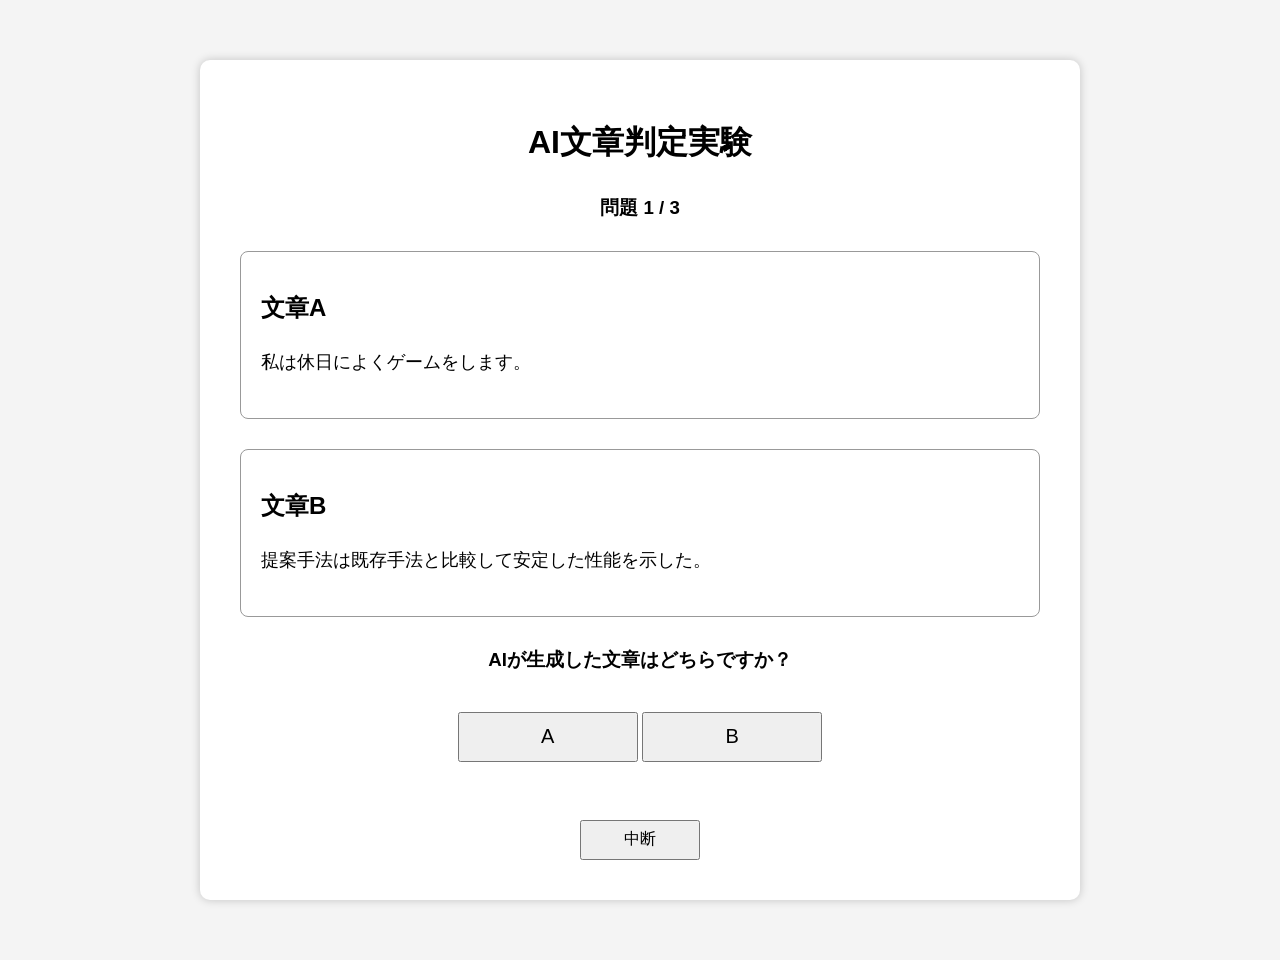
==== experiment.html @ 2479cb35 "first commit" ====
<!DOCTYPE html>
<html lang="ja">

<head>
    <meta charset="UTF-8">
    <meta name="viewport" content="width=device-width, initial-scale=1.0">
    <title>AI文章判定実験</title>

    <link rel="stylesheet" href="style.css">
</head>

<body>

<div class="container">

    <h1>AI文章判定実験</h1>

    <h3 id="questionNumber">
        問題 1 / 3
    </h3>

    <div class="textBox">

        <h2>文章A</h2>

        <p id="textA">

        </p>

    </div>


    <div class="textBox">

        <h2>文章B</h2>

        <p id="textB">

        </p>

    </div>


    <h3>

        AIが生成した文章はどちらですか？

    </h3>


    <button id="buttonA">
        A
    </button>


    <button id="buttonB">
        B
    </button>

    <br><br>

    <button id="stopButton">
        中断
    </button>

</div>

<script src="script.js"></script>

</body>
</html>
---- style.css ----
body{

    font-family: "Yu Gothic", sans-serif;
    background:#f4f4f4;
    margin:0;
}

.container{

    width:800px;
    margin:60px auto;

    background:white;

    padding:40px;

    border-radius:10px;

    box-shadow:0 0 10px rgba(0,0,0,.2);

    text-align:center;
}

h1{

    margin-bottom:30px;
}

p{

    font-size:18px;
    line-height:1.8;
}

input{

    width:250px;
    font-size:18px;
    padding:10px;
}

button{

    margin-top:20px;

    width:180px;

    height:50px;

    font-size:20px;

    cursor:pointer;
}

.textBox{

    margin:30px 0;

    padding:20px;

    border:1px solid #999;

    border-radius:8px;

    text-align:left;

}

.textBox p{

    font-size:18px;

    line-height:2.0;

    white-space:pre-wrap;

}

#stopButton{

    margin-top:40px;

    width:120px;

    height:40px;

    font-size:16px;
}
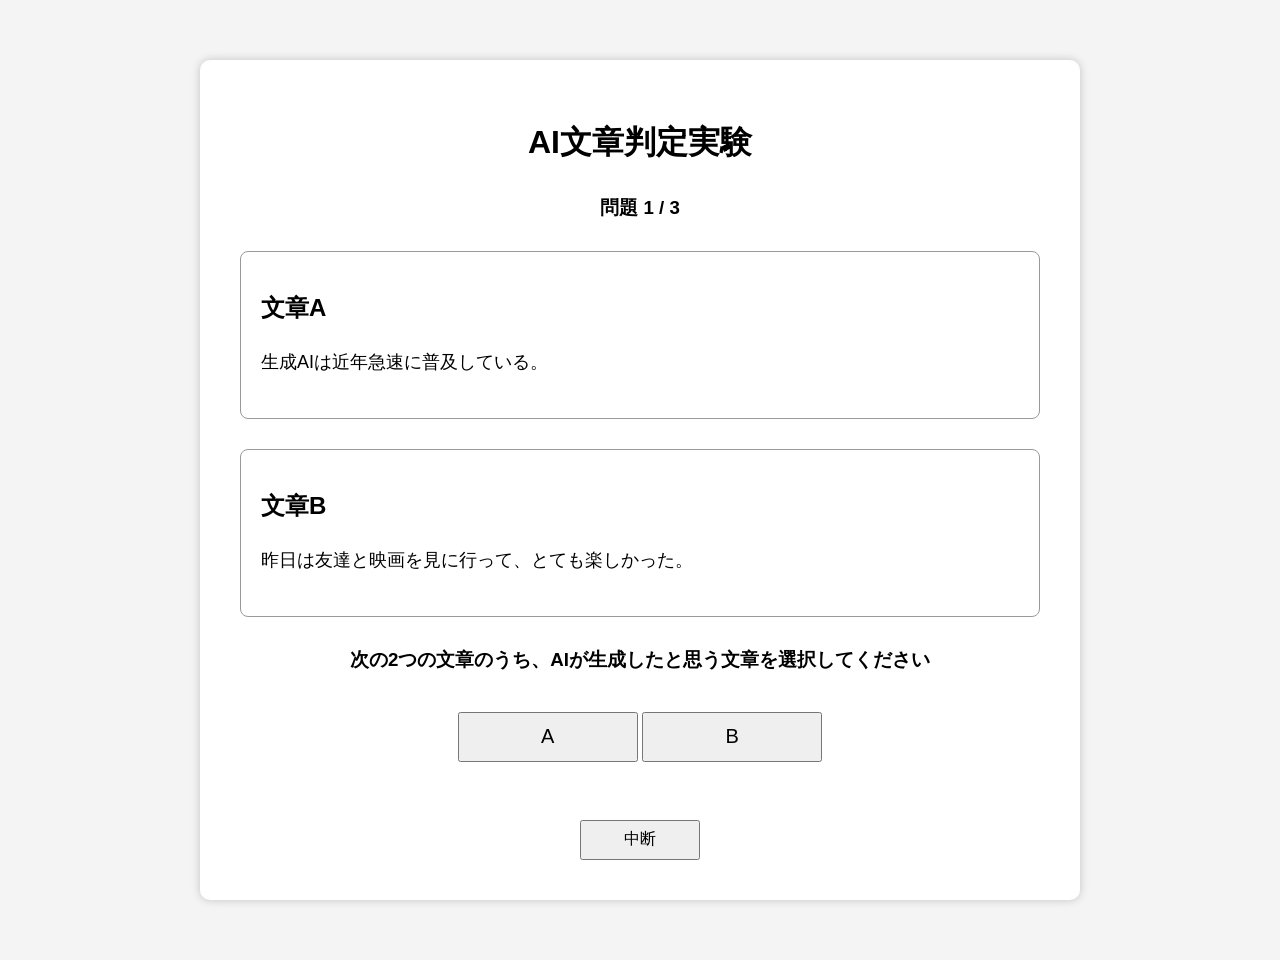
==== commit f9d5b804: "選択肢の追加" ====
--- a/experiment.html
+++ b/experiment.html
@@ -43,7 +43,8 @@
 
     <h3>
 
-        AIが生成した文章はどちらですか？
+        次の2つの文章のうち、AIが生成したと思う文章を選択してください
+
 
     </h3>
 
@@ -57,6 +58,40 @@
         B
     </button>
 
+    <div id="reasonArea" style="display:none;">
+
+        <h3>そのように判断した理由として最も当てはまるものを1つ選択してください</h3>
+
+        <label>
+            <input type="radio" name="reason" value="文体が機械的">
+            文体が機械的
+        </label><br>
+
+        <label>
+            <input type="radio" name="reason" value="語彙が不自然">
+            語彙が不自然
+        </label><br>
+
+        <label>
+            <input type="radio" name="reason" value="文法がおかしい">
+            文法がおかしい
+        </label><br>
+
+        <label>
+            <input type="radio" name="reason" value="内容が不自然">
+            内容が不自然
+        </label><br>
+
+        <label>
+            <input type="radio" name="reason" value="なんとなく">
+            なんとなく
+        </label><br><br>
+
+        <button id="nextButton">
+            次へ
+        </button>
+
+    </div>
     <br><br>
 
     <button id="stopButton">
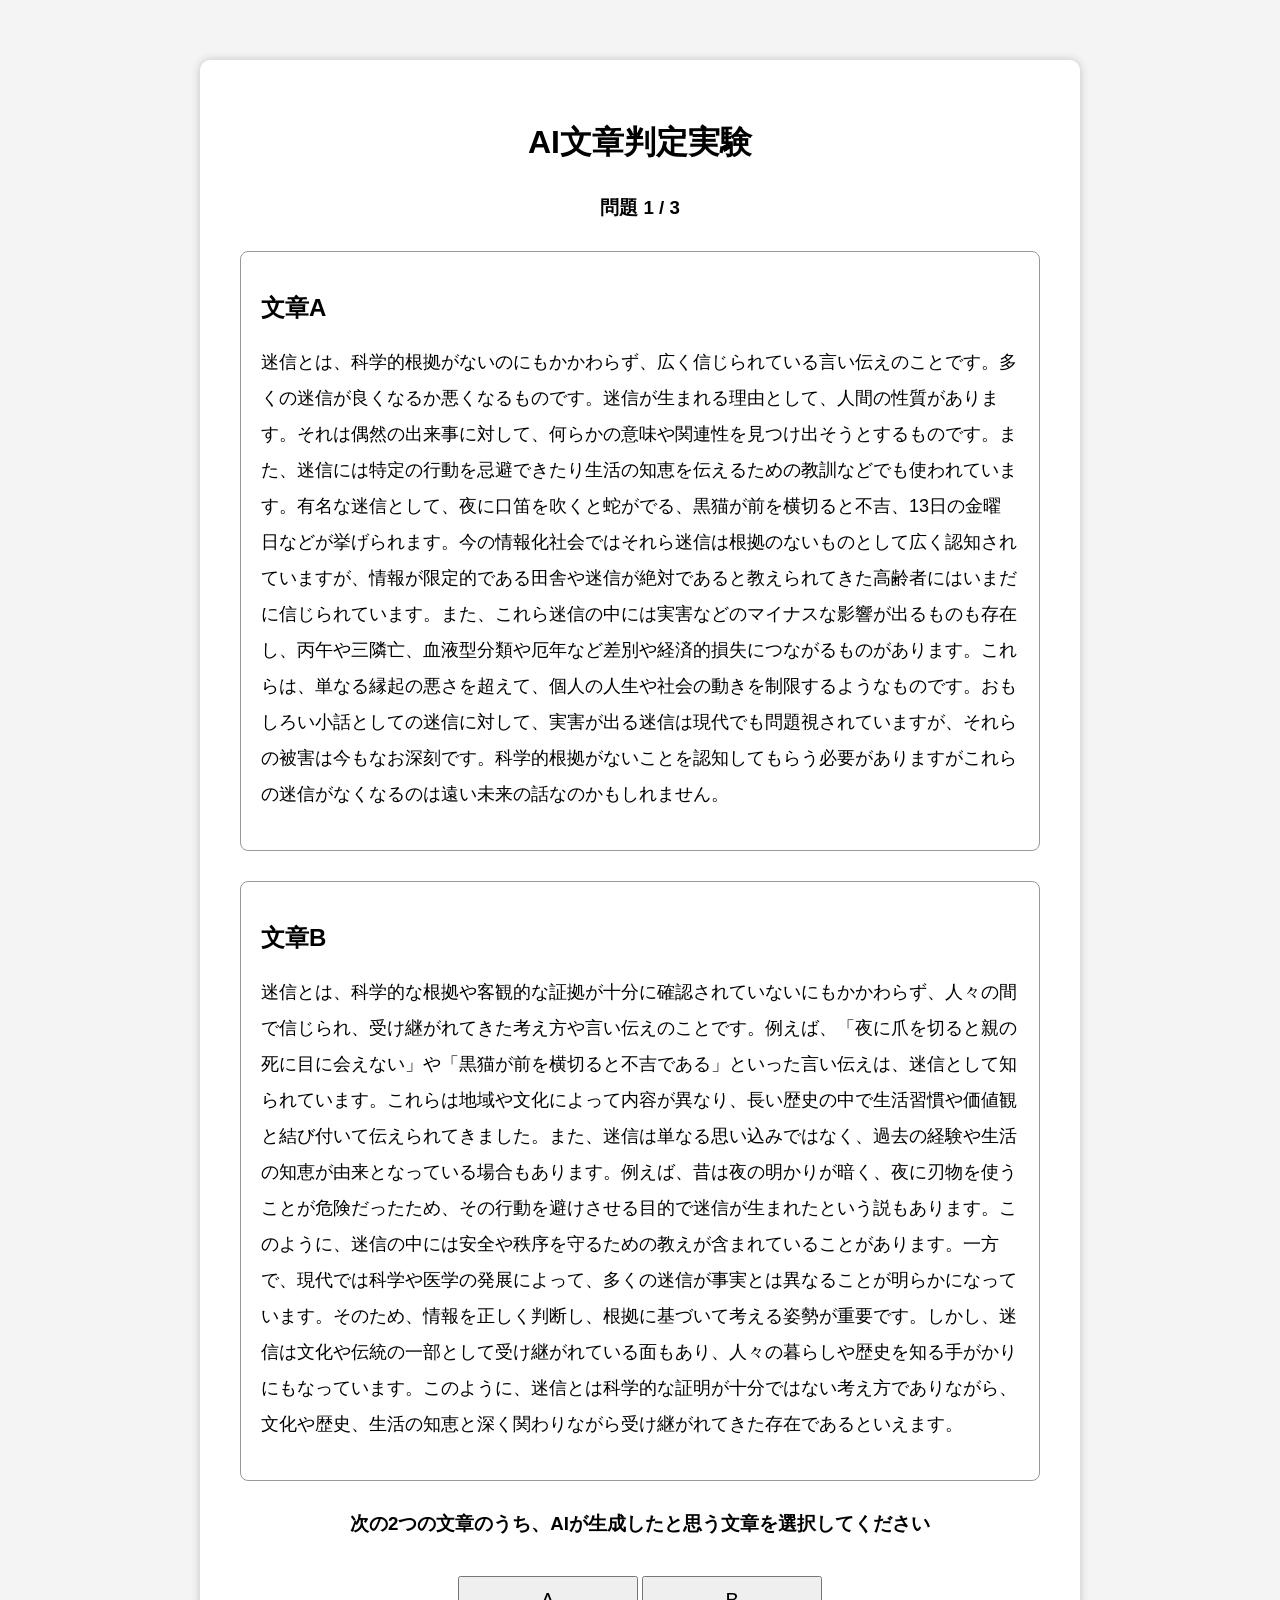
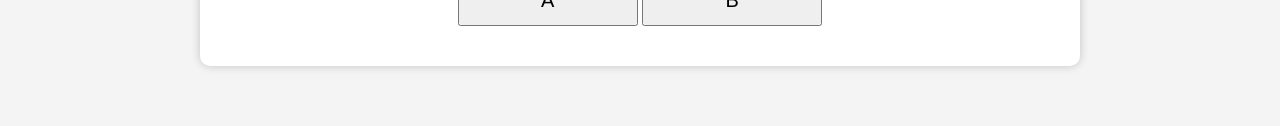
==== commit 2fe709ff: "表示文設定, UI改善, 遷移問題" ====
--- a/experiment.html
+++ b/experiment.html
@@ -60,38 +60,26 @@
 
     <div id="reasonArea" style="display:none;">
 
-        <h3>そのように判断した理由として最も当てはまるものを1つ選択してください</h3>
+    <h3>そのように判断した理由として、最も当てはまるものを1つ選択してください。</h3>
 
-        <label>
-            <input type="radio" name="reason" value="文体が機械的">
-            文体が機械的
-        </label><br>
+    <div class="reasonList">
 
-        <label>
-            <input type="radio" name="reason" value="語彙が不自然">
-            語彙が不自然
-        </label><br>
+        <label><input type="radio" name="reason" value="文体・表現"> 文体・表現に違和感があった</label>
 
-        <label>
-            <input type="radio" name="reason" value="文法がおかしい">
-            文法がおかしい
-        </label><br>
+        <label><input type="radio" name="reason" value="語彙"> 語彙の選び方に違和感があった</label>
 
-        <label>
-            <input type="radio" name="reason" value="内容が不自然">
-            内容が不自然
-        </label><br>
+        <label><input type="radio" name="reason" value="文法"> 文法や助詞の使い方に違和感があった</label>
 
-        <label>
-            <input type="radio" name="reason" value="なんとなく">
-            なんとなく
-        </label><br><br>
+        <label><input type="radio" name="reason" value="内容"> 内容や論理展開に違和感があった</label>
 
-        <button id="nextButton">
-            次へ
-        </button>
+        <label><input type="radio" name="reason" value="直感"> 全体的な印象（直感）で判断した</label>
+
+        <label><input type="radio" name="reason" value="その他"> その他</label>
 
     </div>
+
+    <button id="nextButton">次へ</button>
+
     <br><br>
 
     <button id="stopButton">
--- a/style.css
+++ b/style.css
@@ -85,4 +85,22 @@
     height:40px;
 
     font-size:16px;
+}
+
+.reasonList{
+    display:flex;
+    flex-direction:column;
+    align-items:flex-start;
+    width:fit-content;
+    margin:20px auto;
+}
+
+.reasonList label{
+    margin:8px 0;
+    font-size:18px;
+    cursor:pointer;
+}
+
+.reasonList input{
+    margin-right:8px;
 }
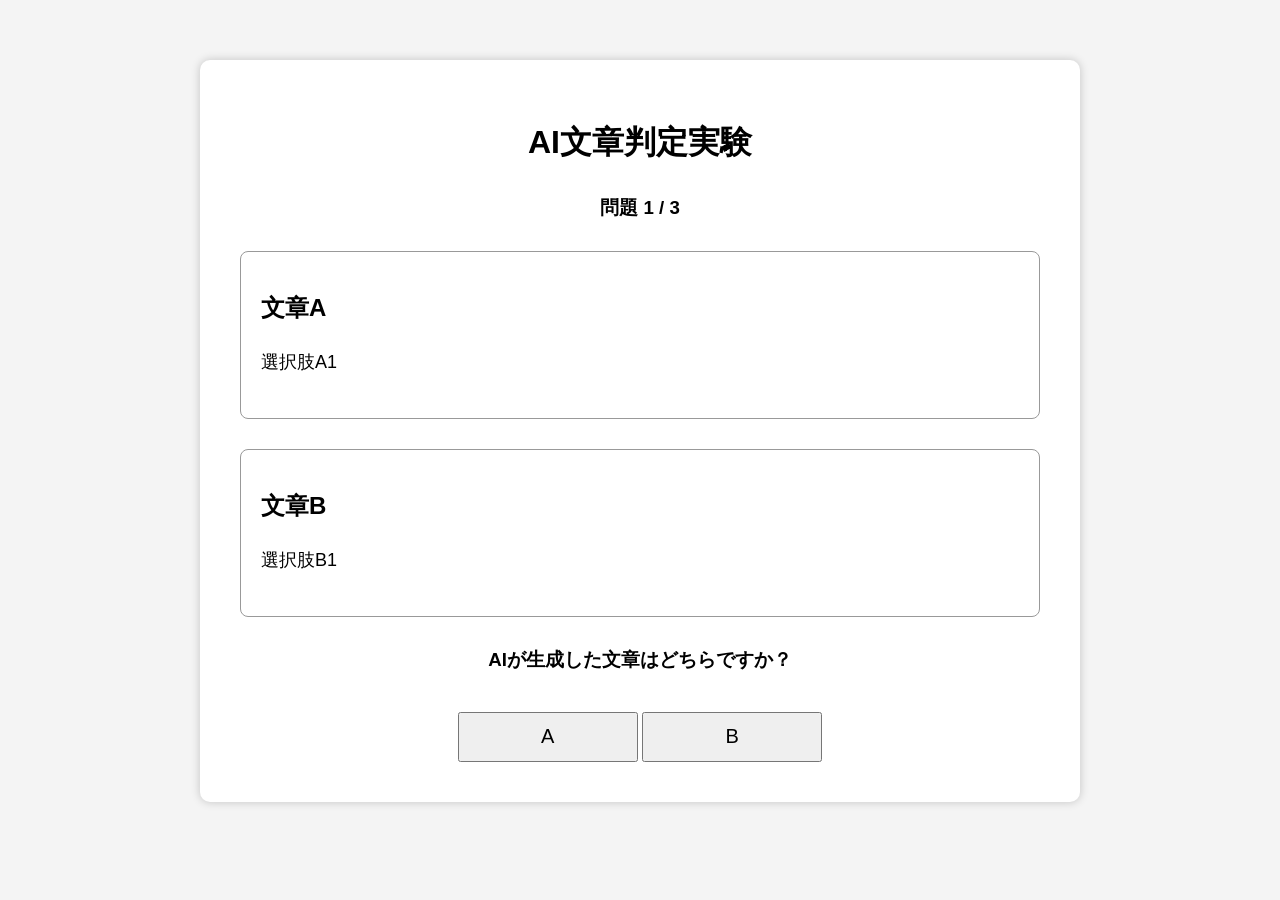
==== commit 575b56a4: "チェックボックス導入、選択肢改善、設問パターン追加" ====
--- a/experiment.html
+++ b/experiment.html
@@ -43,8 +43,7 @@
 
     <h3>
 
-        次の2つの文章のうち、AIが生成したと思う文章を選択してください
-
+        AIが生成した文章はどちらですか？
 
     </h3>
 
@@ -60,21 +59,21 @@
 
     <div id="reasonArea" style="display:none;">
 
-    <h3>そのように判断した理由として、最も当てはまるものを1つ選択してください。</h3>
+    <h3>そのように判断した理由として、最も当てはまるものを選択してください。(複数回答可)</h3>
 
     <div class="reasonList">
 
-        <label><input type="radio" name="reason" value="文体・表現"> 文体・表現に違和感があった</label>
+        <label><input type="checkbox" name="reason" value="句読点">句読点の使い方にAIっぽさを感じた（、 。）</label>
 
-        <label><input type="radio" name="reason" value="語彙"> 語彙の選び方に違和感があった</label>
+        <label><input type="checkbox" name="reason" value="語彙">語彙の選び方にAIっぽさを感じた（特定の文言、専門用語など）</label>
 
-        <label><input type="radio" name="reason" value="文法"> 文法や助詞の使い方に違和感があった</label>
+        <label><input type="checkbox" name="reason" value="文法">文法や助詞の使い方にAIっぽさを感じた（接続詞の使い方、助詞「は」「が」「など」の使い方）</label>
 
-        <label><input type="radio" name="reason" value="内容"> 内容や論理展開に違和感があった</label>
+        <label><input type="checkbox" name="reason" value="内容">内容や論理展開にAIっぽさを感じた</label>
 
-        <label><input type="radio" name="reason" value="直感"> 全体的な印象（直感）で判断した</label>
+        <label><input type="checkbox" name="reason" value="直感">全体的な印象（直感）で判断した</label>
 
-        <label><input type="radio" name="reason" value="その他"> その他</label>
+        <label><input type="checkbox" name="reason" value="その他">その他</label>
 
     </div>
 
--- a/style.css
+++ b/style.css
@@ -87,20 +87,28 @@
     font-size:16px;
 }
 
-.reasonList{
-    display:flex;
-    flex-direction:column;
-    align-items:flex-start;
-    width:fit-content;
-    margin:20px auto;
+.reasonList {
+    display: flex;
+    flex-direction: column;
+    align-items: flex-start;
+    width: 800px;       /* お好みで調整 */
+    margin: 20px auto;
 }
 
-.reasonList label{
-    margin:8px 0;
-    font-size:18px;
-    cursor:pointer;
+.reasonList label {
+    display: flex;
+    align-items: flex-start;
+    gap: 10px;          /* チェックボックスと文字の間隔 */
+    margin: 8px 0;
+    width: 100%;
+    text-align: left;
+    line-height: 1.5;
 }
 
-.reasonList input{
-    margin-right:8px;
+.reasonList input[type="checkbox"] {
+    margin-top: 3px;    /* 文字の1行目と高さを合わせる */
+    flex-shrink: 0;
+    width: 24px;
+    height: 24px;
+    accent-color: #333;
 }
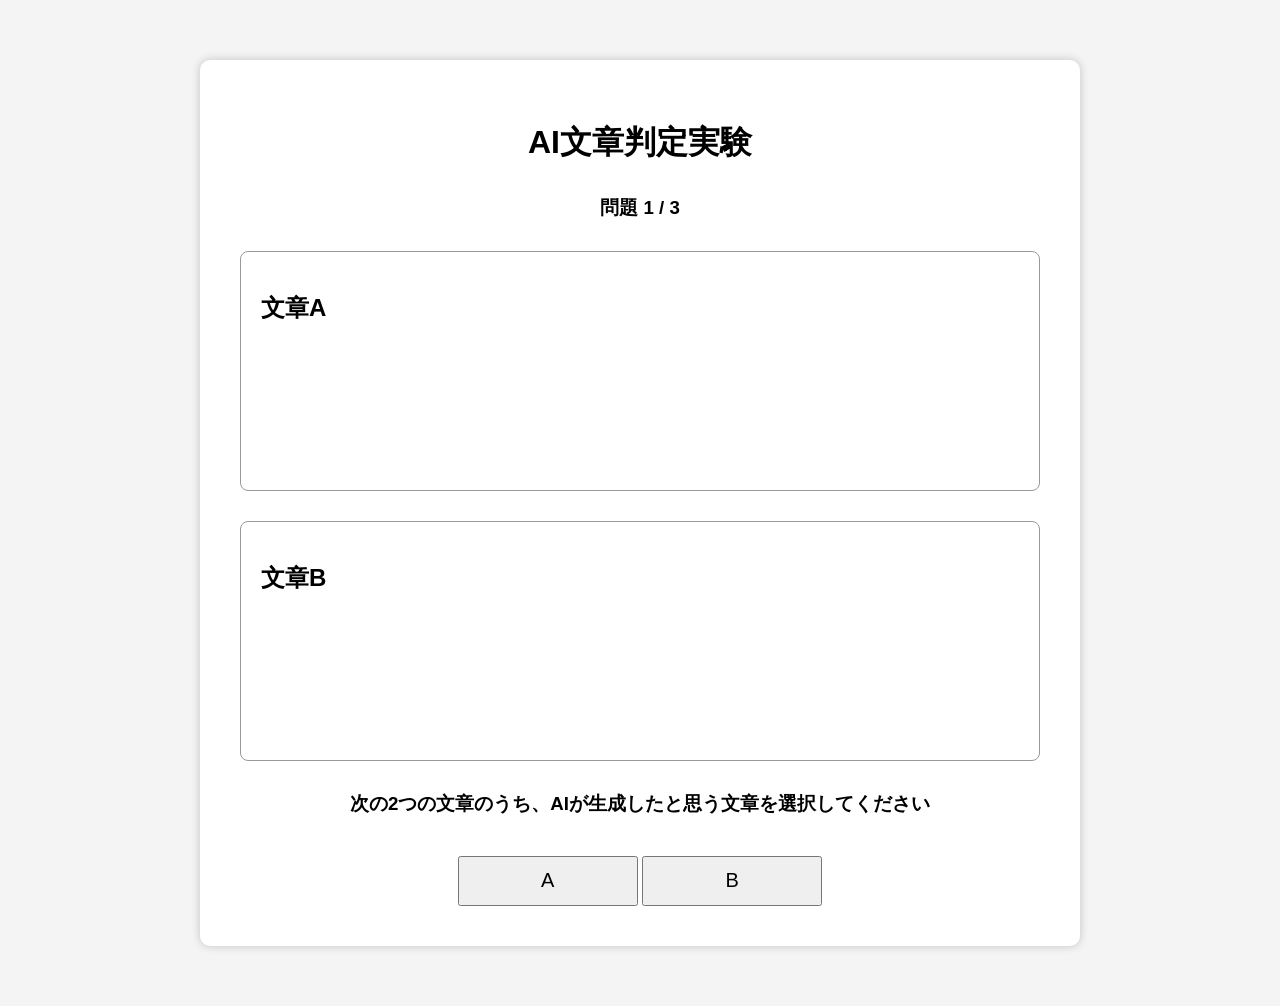
==== commit a44ce2e0: "チェックボックス導入、選択肢改善、設問パターン追加" ====
--- a/experiment.html
+++ b/experiment.html
@@ -43,7 +43,8 @@
 
     <h3>
 
-        AIが生成した文章はどちらですか？
+        次の2つの文章のうち、AIが生成したと思う文章を選択してください
+
 
     </h3>
 
--- a/style.css
+++ b/style.css
@@ -87,6 +87,7 @@
     font-size:16px;
 }
 
+<<<<<<< HEAD
 .reasonList {
     display: flex;
     flex-direction: column;
@@ -111,4 +112,22 @@
     width: 24px;
     height: 24px;
     accent-color: #333;
+=======
+.reasonList{
+    display:flex;
+    flex-direction:column;
+    align-items:flex-start;
+    width:fit-content;
+    margin:20px auto;
+}
+
+.reasonList label{
+    margin:8px 0;
+    font-size:18px;
+    cursor:pointer;
+}
+
+.reasonList input{
+    margin-right:8px;
+>>>>>>> 7503d75c53c1971f9dc39f7157dbb8003a0a7b4a
 }
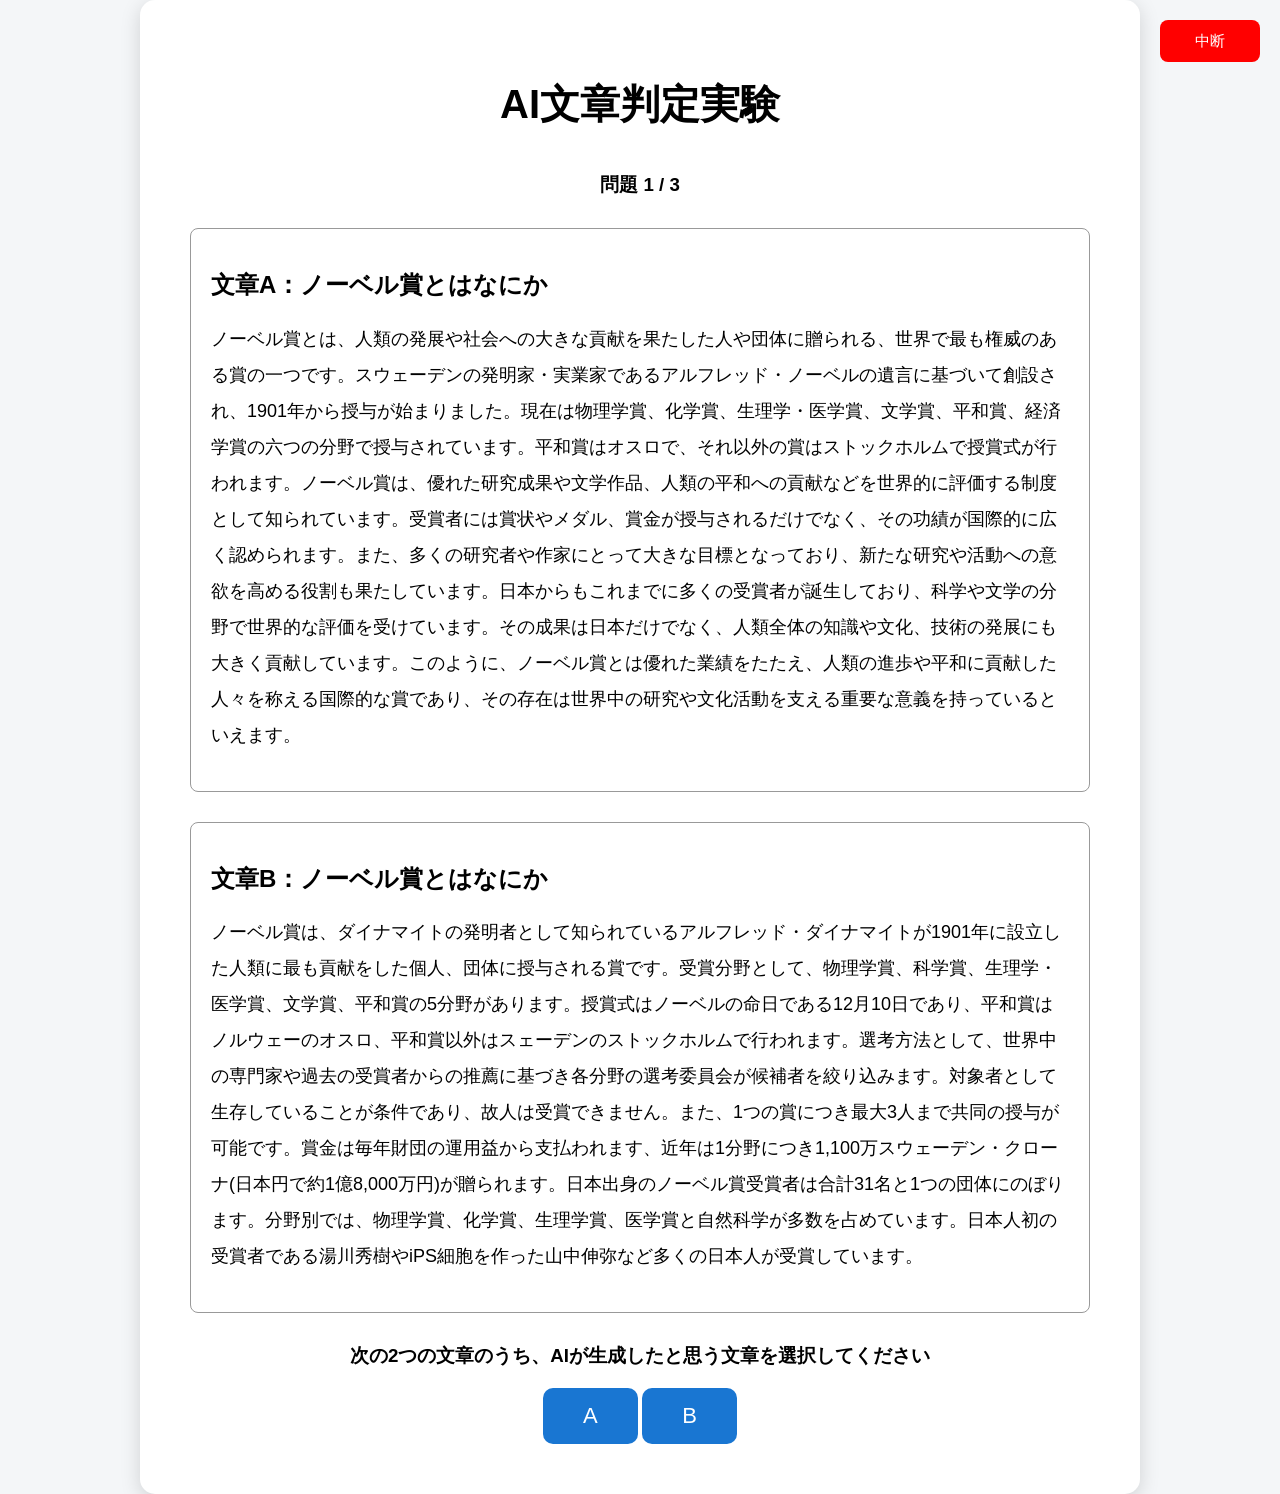
==== commit 94e2aa7b: "問題文設定、UI改善" ====
--- a/experiment.html
+++ b/experiment.html
@@ -20,24 +20,13 @@
     </h3>
 
     <div class="textBox">
-
-        <h2>文章A</h2>
-
-        <p id="textA">
-
-        </p>
-
+        <h2>文章A：<span id="titleA"></span></h2>
+        <p id="textA"></p>
     </div>
 
-
     <div class="textBox">
-
-        <h2>文章B</h2>
-
-        <p id="textB">
-
-        </p>
-
+        <h2>文章B：<span id="titleB"></span></h2>
+        <p id="textB"></p>
     </div>
 
 
@@ -82,11 +71,11 @@
 
     <br><br>
 
-    <button id="stopButton">
+</div>
+
+<button id="stopButton">
         中断
-    </button>
-
-</div>
+</button>
 
 <script src="script.js"></script>
 
--- a/style.css
+++ b/style.css
@@ -1,29 +1,57 @@
 body{
 
+    margin:0;
     font-family: "Yu Gothic", sans-serif;
-    background:#f4f4f4;
-    margin:0;
+
+    background:#f4f6f8;
+
+    display:flex;
+    justify-content:center;
+    align-items:center;
+
+    min-height:100vh;
+
 }
 
 .container{
 
-    width:800px;
-    margin:60px auto;
+    width:900px;
+
+    max-width:90%;
 
     background:white;
 
-    padding:40px;
+    border-radius:15px;
 
-    border-radius:10px;
+    box-shadow:0 5px 20px rgba(0,0,0,0.15);
 
-    box-shadow:0 0 10px rgba(0,0,0,.2);
+    padding:50px;
 
     text-align:center;
+
+}
+
+#returnButton{
+
+    margin-top:30px;
+    min-width:250px;
+
 }
 
 h1{
 
-    margin-bottom:30px;
+    font-size:40px;
+
+    margin-bottom:40px;
+
+}
+
+#status{
+
+    font-size:24px;
+    color:#555;
+    margin:30px 0;
+
 }
 
 p{
@@ -41,15 +69,36 @@
 
 button{
 
-    margin-top:20px;
+    font-size:22px;
 
-    width:180px;
+    padding:15px 40px;
 
-    height:50px;
+    border:none;
 
-    font-size:20px;
+    border-radius:10px;
+
+    background:#1976d2;
+
+    color:white;
 
     cursor:pointer;
+
+    transition:.2s;
+
+}
+
+button:hover{
+
+    background:#1565c0;
+
+}
+
+button:disabled{
+
+    background:#bdbdbd;
+
+    cursor:not-allowed;
+
 }
 
 .textBox{
@@ -77,17 +126,24 @@
 }
 
 #stopButton{
+    position: fixed;
+    top: 20px;
+    right: 20px;
 
-    margin-top:40px;
+    width: 100px;
+    height: 42px;
 
-    width:120px;
+    font-size: 15px;
+    line-height: 42px;
 
-    height:40px;
+    padding: 0;
 
-    font-size:16px;
+    background: #ff0000;
+    color: white;
+    border: none;
+    border-radius: 8px;
 }
 
-<<<<<<< HEAD
 .reasonList {
     display: flex;
     flex-direction: column;
@@ -112,7 +168,8 @@
     width: 24px;
     height: 24px;
     accent-color: #333;
-=======
+}
+
 .reasonList{
     display:flex;
     flex-direction:column;
@@ -129,5 +186,9 @@
 
 .reasonList input{
     margin-right:8px;
->>>>>>> 7503d75c53c1971f9dc39f7157dbb8003a0a7b4a
+}
+
+.selected{
+    background:#28a745 !important;
+    color:white;
 }
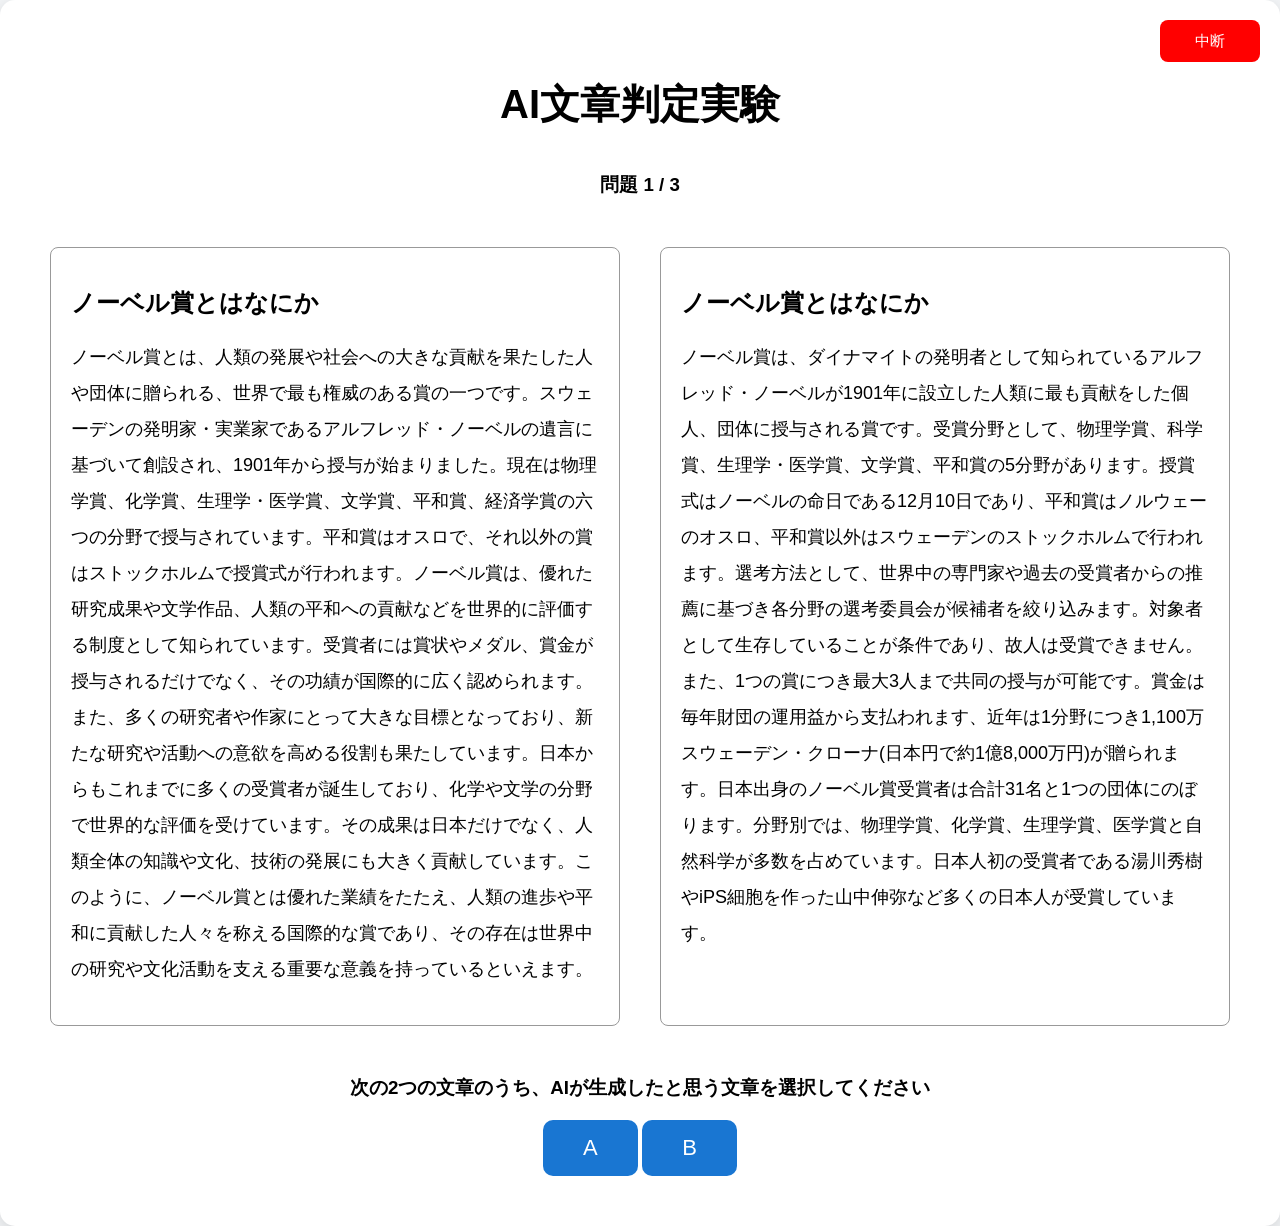
==== commit d55f051b: "文章表示を並列に変更" ====
--- a/experiment.html
+++ b/experiment.html
@@ -11,7 +11,7 @@
 
 <body>
 
-<div class="container">
+<div class="container experimentContainer">
 
     <h1>AI文章判定実験</h1>
 
@@ -19,14 +19,24 @@
         問題 1 / 3
     </h3>
 
-    <div class="textBox">
-        <h2>文章A：<span id="titleA"></span></h2>
-        <p id="textA"></p>
-    </div>
+    <div class="textArea">
 
-    <div class="textBox">
-        <h2>文章B：<span id="titleB"></span></h2>
-        <p id="textB"></p>
+        <div class="textBox">
+
+            <h2 id="titleA"></h2>
+
+            <p id="textA"></p>
+
+        </div>
+
+        <div class="textBox">
+
+            <h2 id="titleB"></h2>
+
+            <p id="textB"></p>
+
+        </div>
+
     </div>
 
 
--- a/style.css
+++ b/style.css
@@ -191,4 +191,121 @@
 .selected{
     background:#28a745 !important;
     color:white;
+}
+
+#resultArea{
+
+    width:100%;
+
+    display:flex;
+    flex-direction:column;
+    align-items:center;
+
+    margin-top:40px;
+
+}
+
+.resultCard{
+
+    width:240px;
+
+    min-height:260px;
+
+    padding:25px;
+
+    border-radius:15px;
+
+    background:white;
+
+    box-shadow:0 4px 12px rgba(0,0,0,.12);
+
+    text-align:center;
+
+}
+
+.resultCard h3{
+
+    margin-top:0;
+
+    margin-bottom:15px;
+
+    color:#1976d2;
+
+}
+
+.resultCard p{
+
+    margin:8px 0;
+
+    font-size:18px;
+
+}
+
+.correct,
+.incorrect{
+
+    margin-top:25px;
+
+    padding:12px;
+
+    border-radius:10px;
+
+    font-size:28px;
+
+    font-weight:bold;
+
+    color:white;
+
+}
+
+.correct{
+
+    background:#4CAF50;
+
+}
+
+.incorrect{
+
+    background:#F44336;
+
+}
+
+.score{
+
+    margin-top:35px;
+
+    font-size:40px;
+
+    font-weight:bold;
+
+    color:#1976d2;
+
+}
+
+.resultCards{
+
+    display:flex;
+
+    flex-direction:row;
+
+    justify-content:center;
+
+    gap:30px;
+
+}
+
+.experimentContainer{
+    width:1600px;
+    max-width:95vw;
+}
+
+.textArea{
+    display:flex;
+    gap:40px;
+    width:100%;
+}
+
+.textBox{
+    flex:1;
+    min-width:0;
 }
